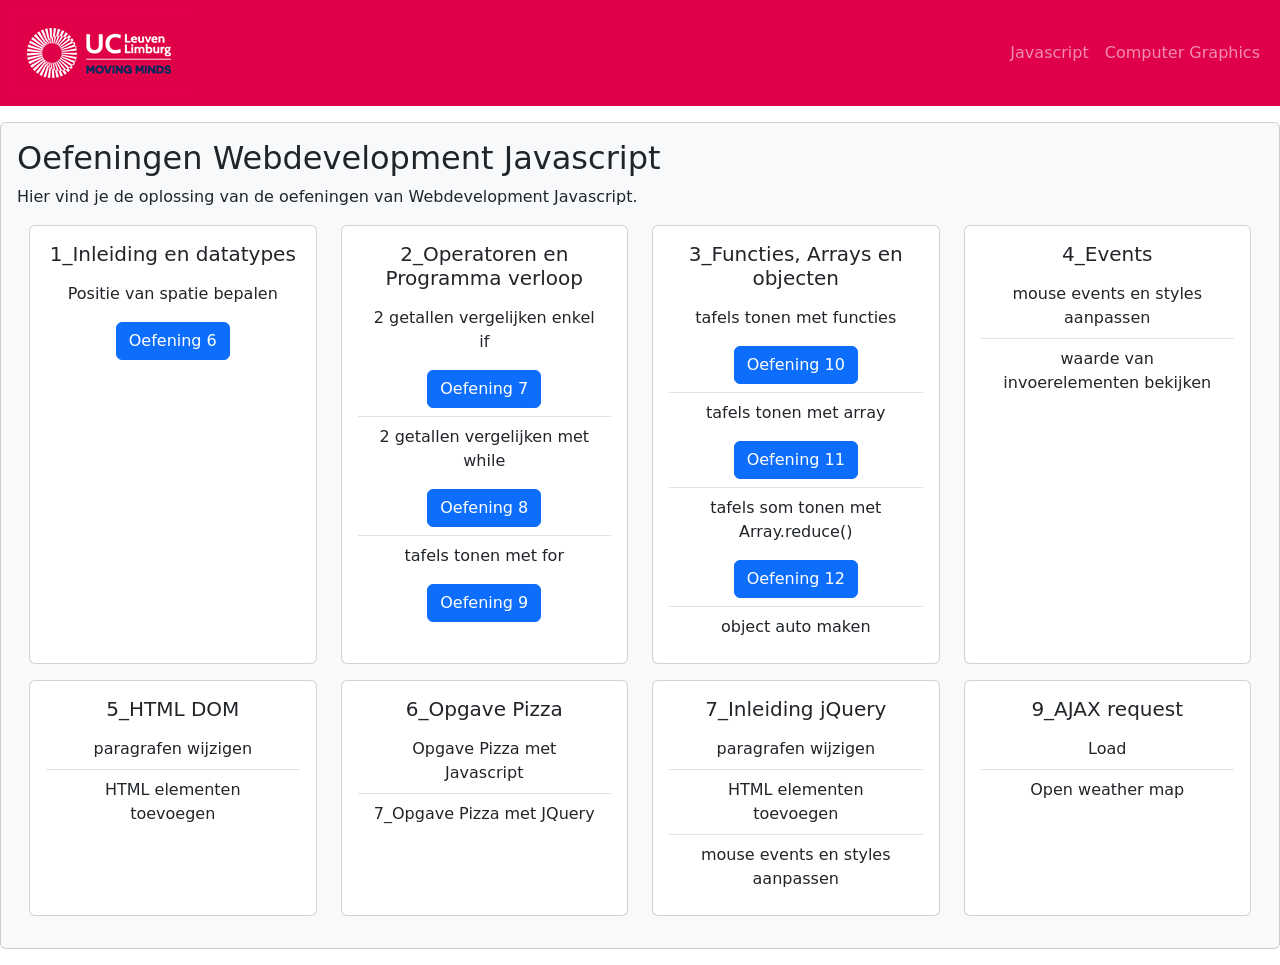
==== index.html @ 7d2db2ee "Also update index.html for oefening 10, 11 en 12" ====
<!DOCTYPE html>
<html lang="en">
<head>
    <meta charset="UTF-8">
    <meta name="viewport" content="width=device-width, initial-scale=1.0">
    <title>Oefeningen Web development Javascript</title>
    <meta name="description"
    content="Deze pagina bevat de oefeningen van de vakken Web development Basis, Web development advanced, Web development Javascript en Computer Graphics van Mimi Willems, lector aan opleiding ELO-ICT van de UC Leuven-Limburg">
<meta name="author" content="Mimi Willems">

<link rel="icon" href="images/favicon.ico">

<!-- Bootstrap CSS -->
<link href="https://cdn.jsdelivr.net/npm/bootstrap@5.3.3/dist/css/bootstrap.min.css" rel="stylesheet" integrity="sha384-QWTKZyjpPEjISv5WaRU9OFeRpok6YctnYmDr5pNlyT2bRjXh0JMhjY6hW+ALEwIH" crossorigin="anonymous">

<!-- Custom styles for this template -->

</head>
<body>
    <nav class="navbar navbar-expand-lg navbar-dark" style="background-color: #E00049;">
		<div class="container-fluid">
			<a class="navbar-brand" href="http://www.ucll.be"><img src="images/UC_Leuven-Limburg_logo_small.png"
					alt="Logo UC Leuven Limburg"></a>
			<button class="navbar-toggler" type="button" data-bs-toggle="collapse"
				data-bs-target="#navbarSupportedContent" aria-controls="navbarSupportedContent" aria-expanded="false"
				aria-label="Toggle navigation">
				<span class="navbar-toggler-icon"></span>
			</button>

			<div class="collapse navbar-collapse justify-content-end" id="navbarSupportedContent">
				<ul class="navbar-nav">





					<li class="nav-item">
						<a class="nav-link" href="#javascript"
							target="_blank">Javascript</a>
					</li>
					<li class="nav-item">
						<a class="nav-link" href="https://projectencomputergraphics.azurewebsites.net/"
							target="_blank">Computer Graphics</a>
					</li>
				</ul>
			</div>
		</div>
	</nav>
    
    <div class="content">
        <div class="card bg-light my-3" id="javascript">
            <div class="card-body">
                <h2 class="card-title">Oefeningen Webdevelopment Javascript</h2>
                <p class="card-text">Hier vind je de oplossing van de oefeningen van Webdevelopment Javascript.</p>
                <div class="container-fluid">
                    <div class="row">
                        <div class="col-sm-6 col-lg-3 mb-3">
                            <div class="card text-center h-100">
                                <div class="card-body">
                                    <h5 class="card-title">1_Inleiding en datatypes</h5>
                                    <ul class="list-group list-group-flush">
                                        <li class="list-group-item">
                                            <p class="card-text">Positie van spatie bepalen</p>
                                            <a class="btn btn-primary" href="javascript/Oefening6/oefening6.html"
                                                target="_blank">Oefening 6</a>
                                        </li>
                                    </ul>
                                </div>
                            </div>
                        </div>
                        <div class="col-sm-6 col-lg-3 mb-3">
                            <div class="card text-center h-100">
                                <div class="card-body">
                                    <h5 class="card-title">2_Operatoren en Programma verloop</h5>
                                    <ul class="list-group list-group-flush">
                                        <li class="list-group-item">
                                            <p class="card-text">2 getallen vergelijken enkel if</p>
                                            <a class="btn btn-primary"
                                                href="javascript/Oefening7/oefening7_parseInt.html"
                                                target="_blank">Oefening 7</a>
                                        </li>
                                        <li class="list-group-item">
                                            <p class="card-text">2 getallen vergelijken met while</p>
                                            <a class="btn btn-primary"
                                                href="javascript/Oefening8/oefening8_parseInt.html"
                                                target="_blank">Oefening 8</a>
                                        </li>
                                        <li class="list-group-item">
                                            <p class="card-text">tafels tonen met for</p>
                                            <a class="btn btn-primary" href="javascript/Oefening9/oefening9.html"
                                                target="_blank">Oefening
                                                9</a>
                                        </li>
                                    </ul>
                                </div>
                            </div>
                        </div>
                        <div class="col-sm-6 col-lg-3 mb-3">
                            <div class="card text-center h-100">
                                <div class="card-body">
                                    <h5 class="card-title">3_Functies, Arrays en objecten</h5>
                                    <ul class="list-group list-group-flush">
                                        <li class="list-group-item">
                                            <p class="card-text">tafels tonen met functies</p>
                                            <a class="btn btn-primary mt-auto"
                                                href="javascript/Oefening10/oefening10.html"
                                                target="_blank">Oefening 10</a>
                                        </li>
                                        <li class="list-group-item">
                                            <p class="card-text">tafels tonen met array</p>
                                            <a class="btn btn-primary mt-auto"
                                                href="javascript/Oefening11/oefening11.html"
                                                target="_blank">Oefening 11</a>
                                        </li>
                                        <li class="list-group-item">
                                            <p class="card-text">tafels som tonen met Array.reduce()</p>
                                            <a class="btn btn-primary mt-auto"
                                                href="javascript/Oefening12/oefening12.html"
                                                target="_blank">Oefening 12</a>
                                        </li>
                                        <li class="list-group-item">
                                            <p class="card-text">object auto maken</p>
                                            <!--<a class="btn btn-primary mt-auto"
                                                href="Javascript/Oefening13/oefening13.html"
                                                target="_blank">Oefening 13</a>-->
                                        </li>
                                    </ul>

                                </div>
                            </div>
                        </div>
                        <div class="col-sm-6 col-lg-3 mb-3">
                            <div class="card text-center h-100">
                                <div class="card-body">
                                    <h5 class="card-title">4_Events</h5>
                                    <ul class="list-group list-group-flush">
                                        <li class="list-group-item">
                                            <p class="card-text">mouse events en styles aanpassen</p>
                                            <!--<a class="btn btn-primary mt-auto"
                                                href="Javascript/Oefening15/oefening15.html" target="_blank">Oefening 15</a>-->
                                        </li>
                                        <li class="list-group-item">
                                            <p class="card-text">waarde van invoerelementen bekijken</p>
                                            <!--<a class="btn btn-primary mt-auto"
                                                href="Javascript/Oefening16/oefening16.html" target="_blank">Oefening 16</a>-->
                                        </li>
                                    </ul>
                                </div>
                            </div>
                        </div>
                        <div class="col-sm-6 col-lg-3 mb-3">
                            <div class="card text-center h-100">
                                <div class="card-body">
                                    <h5 class="card-title">5_HTML DOM</h5>
                                    <ul class="list-group list-group-flush">
                                        <li class="list-group-item">
                                            <p class="card-text">paragrafen wijzigen</p>
                                            <!--<a class="btn btn-primary mt-auto"
                                                href="Javascript/Oefening17/oefening17.html" target="_blank">Oefening 17</a>-->
                                        </li>
                                        <li class="list-group-item">
                                            <p class="card-text">HTML elementen toevoegen</p>
                                            <!--<a class="btn btn-primary mt-auto"
                                                href="Javascript/Oefening18/oefening18.html" target="_blank">Oefening 18</a>-->
                                        </li>
                                    </ul>
                                </div>
                            </div>
                        </div>
                        <div class="col-sm-6 col-lg-3 mb-3">
                            <div class="card text-center h-100">
                                <div class="card-body">
                                    <h5 class="card-title">6_Opgave Pizza</h5>
                                    <ul class="list-group list-group-flush">
                                        <li class="list-group-item">
                                            <p class="card-text">Opgave Pizza met Javascript</p>
                                            <!--<a class="btn btn-primary mt-auto"
                                                href="Javascript/Pizza%20HTML/Pizza.html" target="_blank">Opgave Pizza</a>-->
                                        </li>
                                        <li class="list-group-item">
                                            <p class="card-text">7_Opgave Pizza met JQuery</p>
                                            <!--<a class="btn btn-primary mt-auto"
                                                href="Javascript/Oplossing%20Pizza%20met%20jQuery/Pizza.html" target="_blank">Opgave Pizza</a>-->
                                        </li>
                                    </ul>
                                </div>
                            </div>
                        </div>
                        <div class="col-sm-6 col-lg-3 mb-3">
                            <div class="card text-center h-100">
                                <div class="card-body">
                                    <h5 class="card-title">7_Inleiding jQuery</h5>
                                    <ul class="list-group list-group-flush">
                                        <li class="list-group-item">
                                            <p class="card-text">paragrafen wijzigen</p>
                                            <!--<a class="btn btn-primary mt-auto"
                                                href="Javascript/Oefening17jQuery/oefening17jQuery.html" target="_blank">Oefening 17</a>-->
                                        </li>
                                        <li class="list-group-item">
                                            <p class="card-text">HTML elementen toevoegen</p>
                                            <!--<a class="btn btn-primary mt-auto"
                                                href="Javascript/Oefening18jQuery/oefening18jQuery.html" target="_blank">Oefening 18</a>-->
                                        </li>
                                        <li class="list-group-item">
                                            <p class="card-text">mouse events en styles aanpassen</p>
                                            <!--<a class="btn btn-primary mt-auto"
                                                href="Javascript/Oefening15jQuery/oefening15jQuery.html" target="_blank">Oefening 15</a>-->
                                        </li>
                                    </ul>
                                </div>
                            </div>
                        </div>
                        <div class="col-sm-6 col-lg-3 mb-3">
                            <div class="card text-center h-100">
                                <div class="card-body">
                                    <h5 class="card-title">9_AJAX request</h5>
                                    <ul class="list-group list-group-flush">
                                        <li class="list-group-item">
                                            <p class="card-text">Load</p>
                                            <!--<a class="btn btn-primary mt-auto"
                                                href="Javascript/AJAX%20load/index.html" target="_blank">Inhoud laden</a>-->
                                        </li>
                                        <li class="list-group-item">
                                            <p class="card-text">Open weather map</p>
                                            <!--<a class="btn btn-primary mt-auto"
                                                href="Javascript/AJAX Open Weather map/index.html" target="_blank">fetch</a>-->
                                        </li>
                                    </ul>
                                </div>
                            </div>
                        </div>
                    </div>
                </div>
            </div>
        </div>
    </div> <!-- /container -->


</div>
<script src="https://cdn.jsdelivr.net/npm/bootstrap@5.3.3/dist/js/bootstrap.bundle.min.js" integrity="sha384-YvpcrYf0tY3lHB60NNkmXc5s9fDVZLESaAA55NDzOxhy9GkcIdslK1eN7N6jIeHz" crossorigin="anonymous"></script>

</body>
</html>
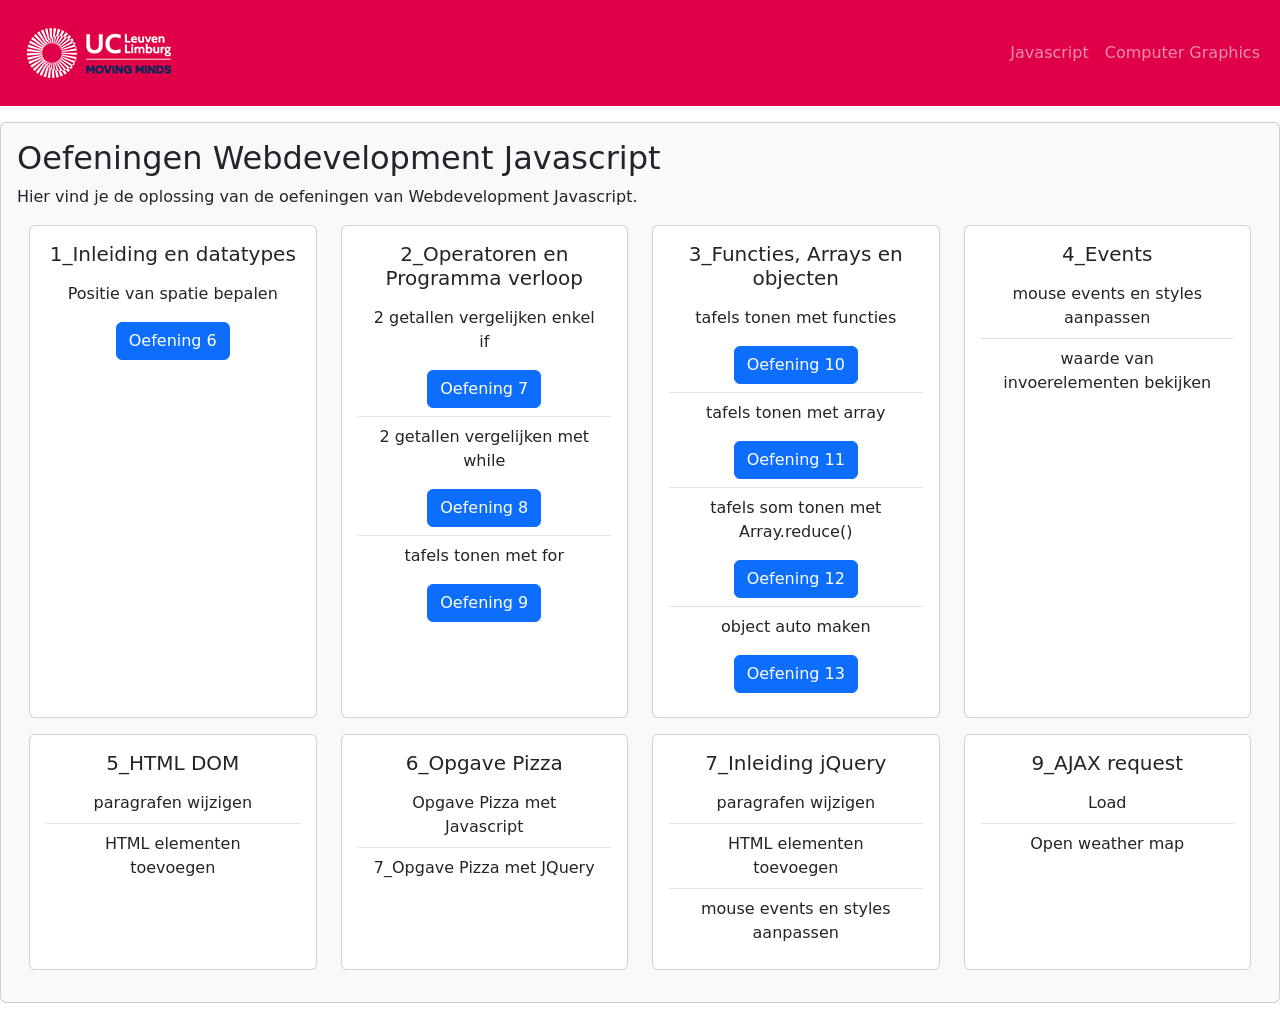
==== commit 0b946c7a: "add oefening 13" ====
--- a/index.html
+++ b/index.html
@@ -120,9 +120,9 @@
                                         </li>
                                         <li class="list-group-item">
                                             <p class="card-text">object auto maken</p>
-                                            <!--<a class="btn btn-primary mt-auto"
-                                                href="Javascript/Oefening13/oefening13.html"
-                                                target="_blank">Oefening 13</a>-->
+                                            <a class="btn btn-primary mt-auto"
+                                                href="javascript/Oefening13/oefening13.html"
+                                                target="_blank">Oefening 13</a>
                                         </li>
                                     </ul>
 
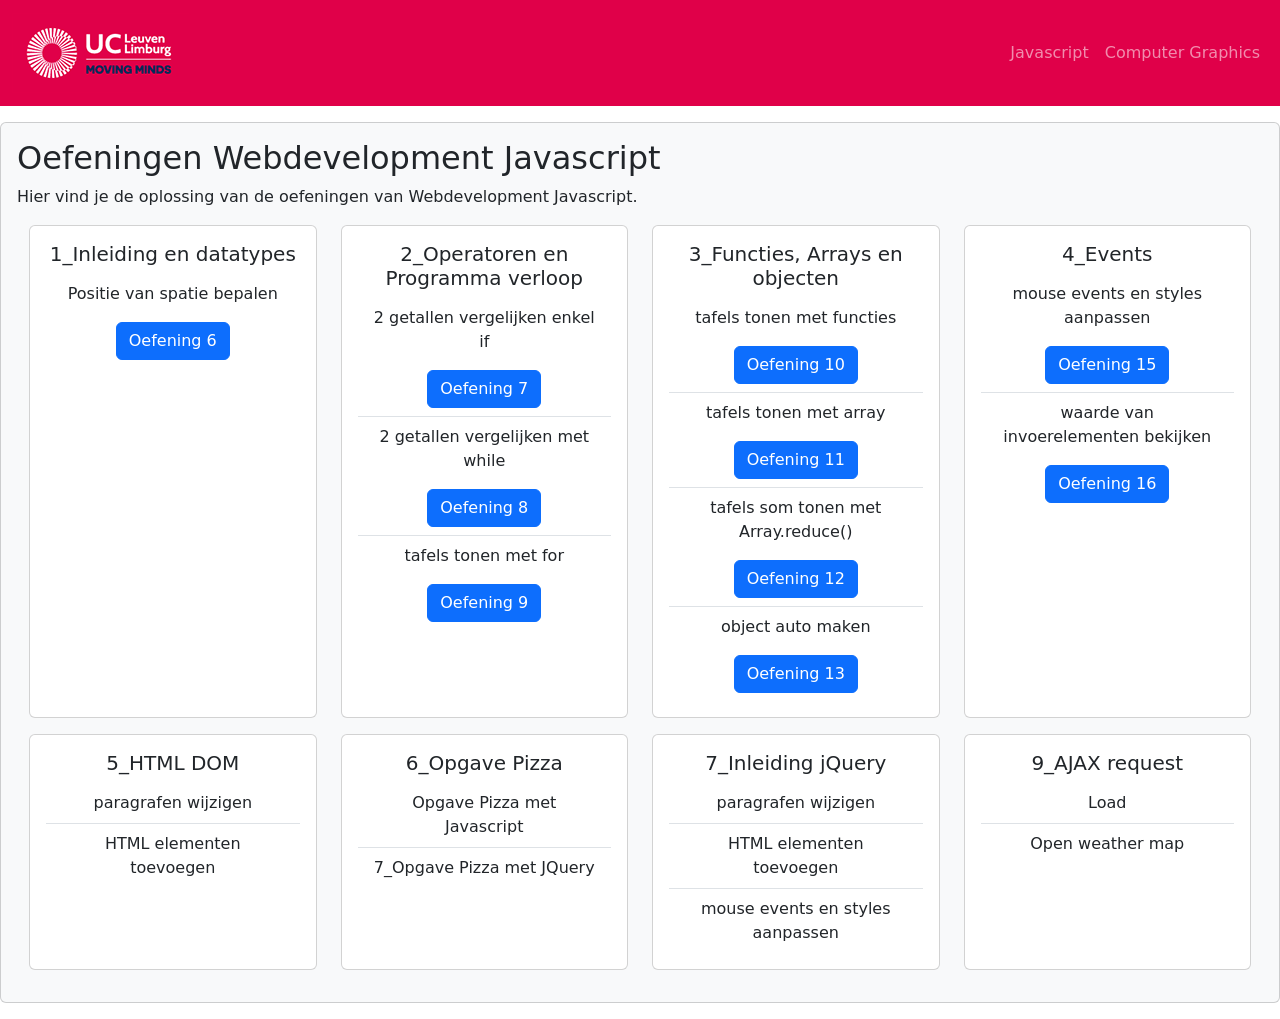
==== commit 998b6a41: "Add oefening 14 - 15 - 16" ====
--- a/index.html
+++ b/index.html
@@ -136,13 +136,13 @@
                                     <ul class="list-group list-group-flush">
                                         <li class="list-group-item">
                                             <p class="card-text">mouse events en styles aanpassen</p>
-                                            <!--<a class="btn btn-primary mt-auto"
-                                                href="Javascript/Oefening15/oefening15.html" target="_blank">Oefening 15</a>-->
+                                            <a class="btn btn-primary mt-auto"
+                                                href="javascript/Oefening15/oefening15.html" target="_blank">Oefening 15</a>
                                         </li>
                                         <li class="list-group-item">
                                             <p class="card-text">waarde van invoerelementen bekijken</p>
-                                            <!--<a class="btn btn-primary mt-auto"
-                                                href="Javascript/Oefening16/oefening16.html" target="_blank">Oefening 16</a>-->
+                                            <a class="btn btn-primary mt-auto"
+                                                href="javascript/Oefening16/oefening16.html" target="_blank">Oefening 16</a>
                                         </li>
                                     </ul>
                                 </div>
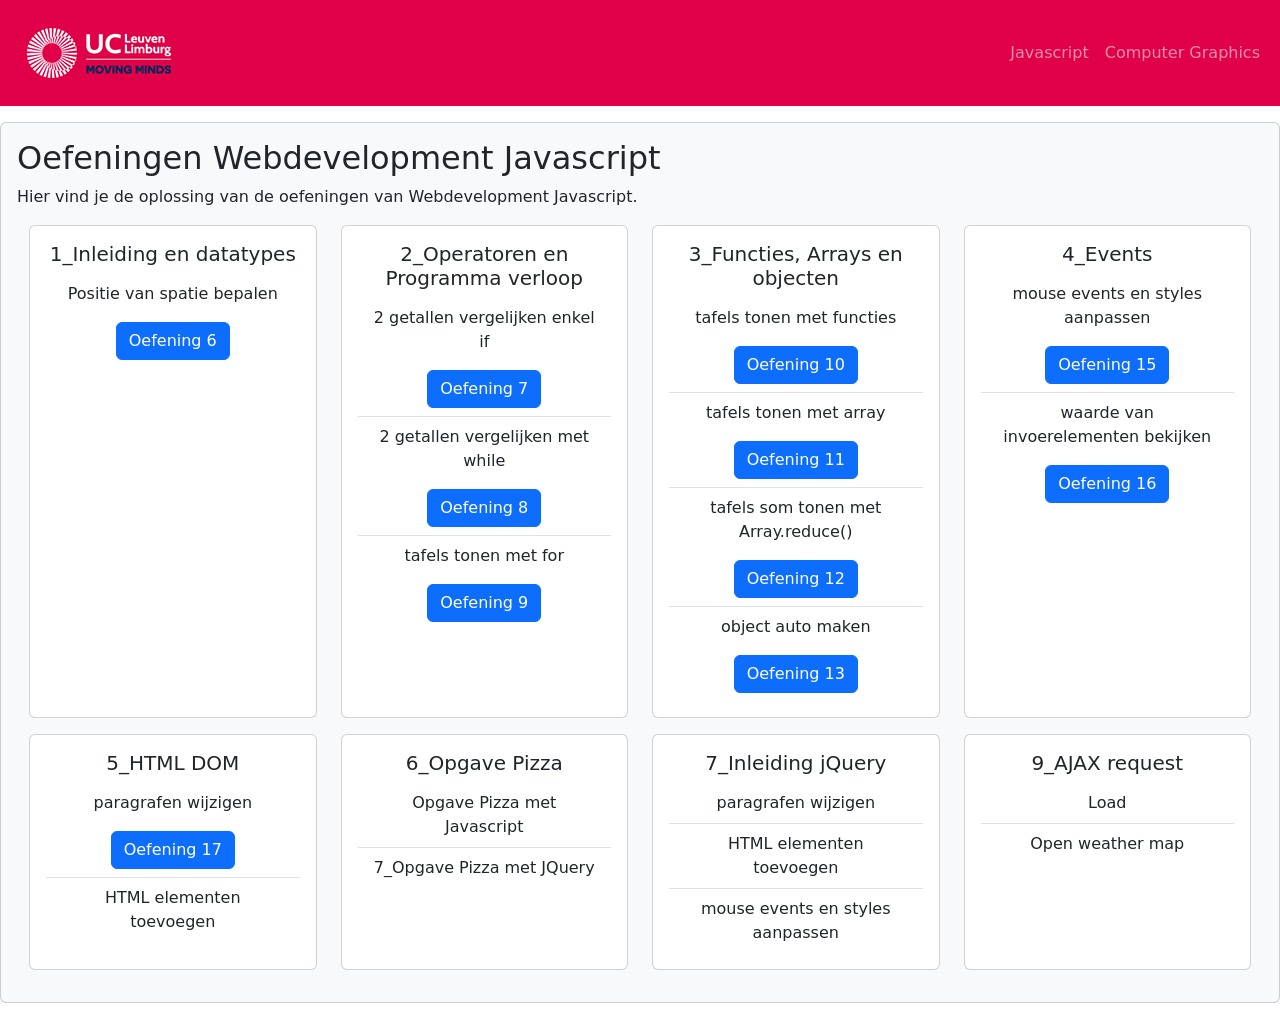
==== commit f7f94d55: "Add oefening 17" ====
--- a/index.html
+++ b/index.html
@@ -155,8 +155,8 @@
                                     <ul class="list-group list-group-flush">
                                         <li class="list-group-item">
                                             <p class="card-text">paragrafen wijzigen</p>
-                                            <!--<a class="btn btn-primary mt-auto"
-                                                href="Javascript/Oefening17/oefening17.html" target="_blank">Oefening 17</a>-->
+                                            <a class="btn btn-primary mt-auto"
+                                                href="javascript/Oefening17/oefening17.html" target="_blank">Oefening 17</a>
                                         </li>
                                         <li class="list-group-item">
                                             <p class="card-text">HTML elementen toevoegen</p>
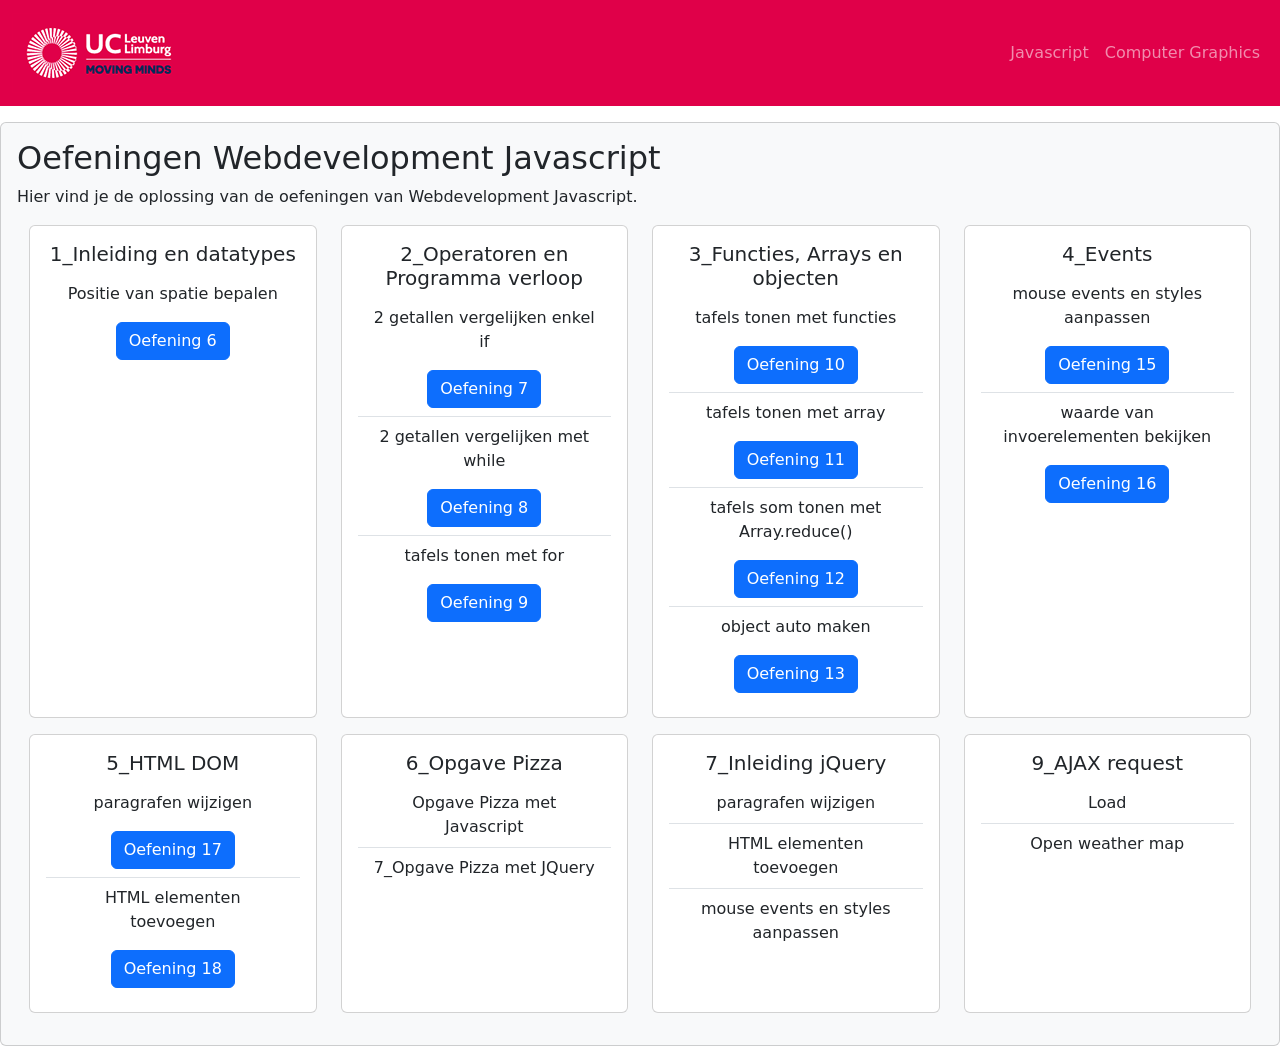
==== commit 9cc783aa: "Add oegening 18" ====
--- a/index.html
+++ b/index.html
@@ -160,8 +160,8 @@
                                         </li>
                                         <li class="list-group-item">
                                             <p class="card-text">HTML elementen toevoegen</p>
-                                            <!--<a class="btn btn-primary mt-auto"
-                                                href="Javascript/Oefening18/oefening18.html" target="_blank">Oefening 18</a>-->
+                                            <a class="btn btn-primary mt-auto"
+                                                href="javascript/Oefening18/oefening18.html" target="_blank">Oefening 18</a>
                                         </li>
                                     </ul>
                                 </div>
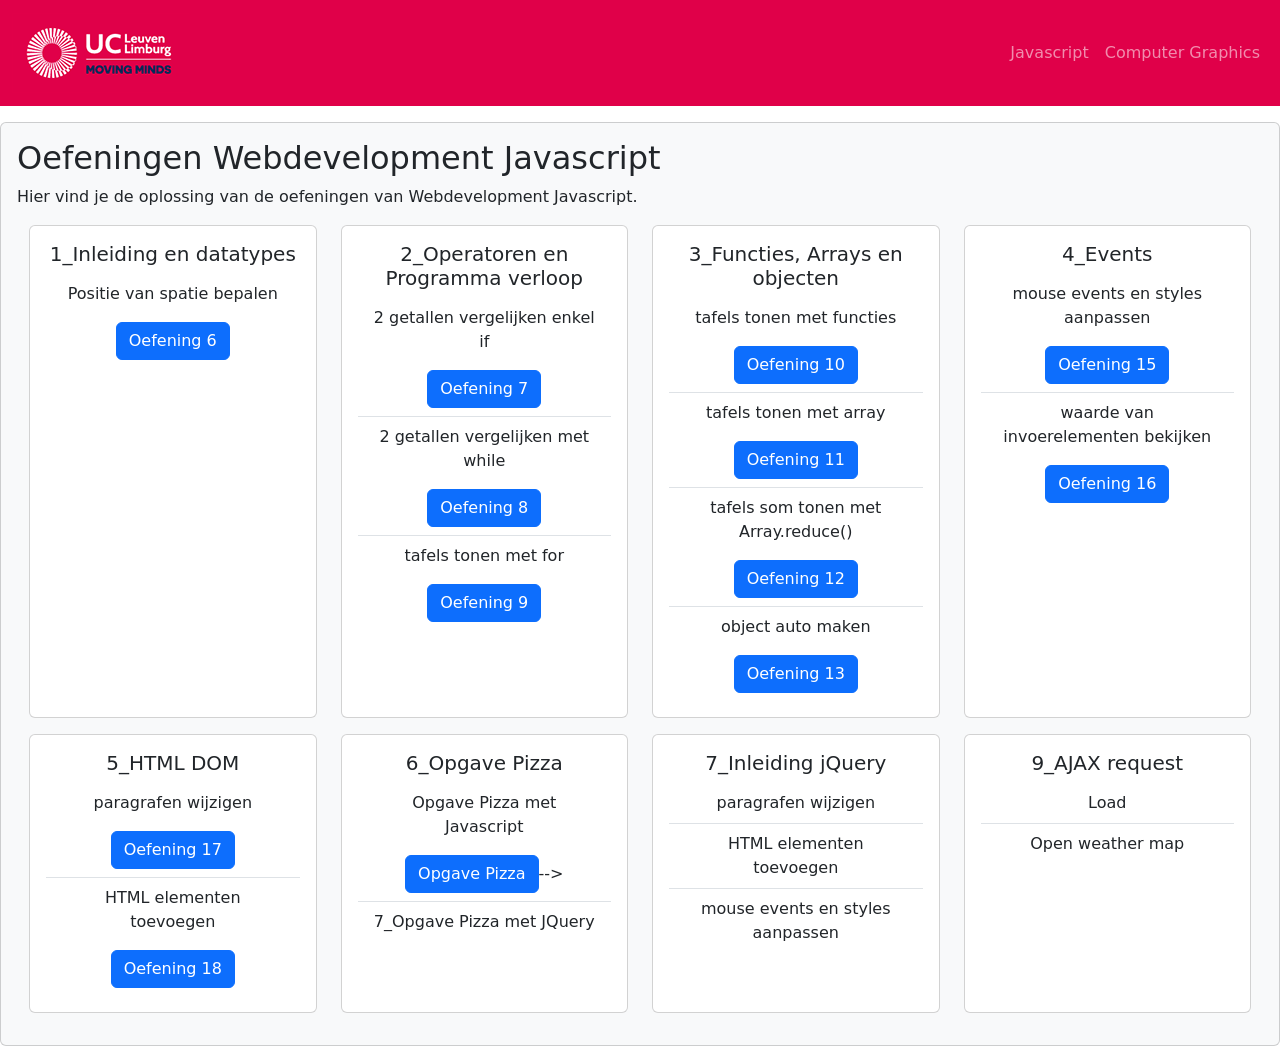
==== commit 25fda1ee: "Add pizza opgave na les 1" ====
--- a/index.html
+++ b/index.html
@@ -174,8 +174,8 @@
                                     <ul class="list-group list-group-flush">
                                         <li class="list-group-item">
                                             <p class="card-text">Opgave Pizza met Javascript</p>
-                                            <!--<a class="btn btn-primary mt-auto"
-                                                href="Javascript/Pizza%20HTML/Pizza.html" target="_blank">Opgave Pizza</a>-->
+                                            <a class="btn btn-primary mt-auto"
+                                                href="javascript/Pizza%20HTML/Pizza.html" target="_blank">Opgave Pizza</a>-->
                                         </li>
                                         <li class="list-group-item">
                                             <p class="card-text">7_Opgave Pizza met JQuery</p>
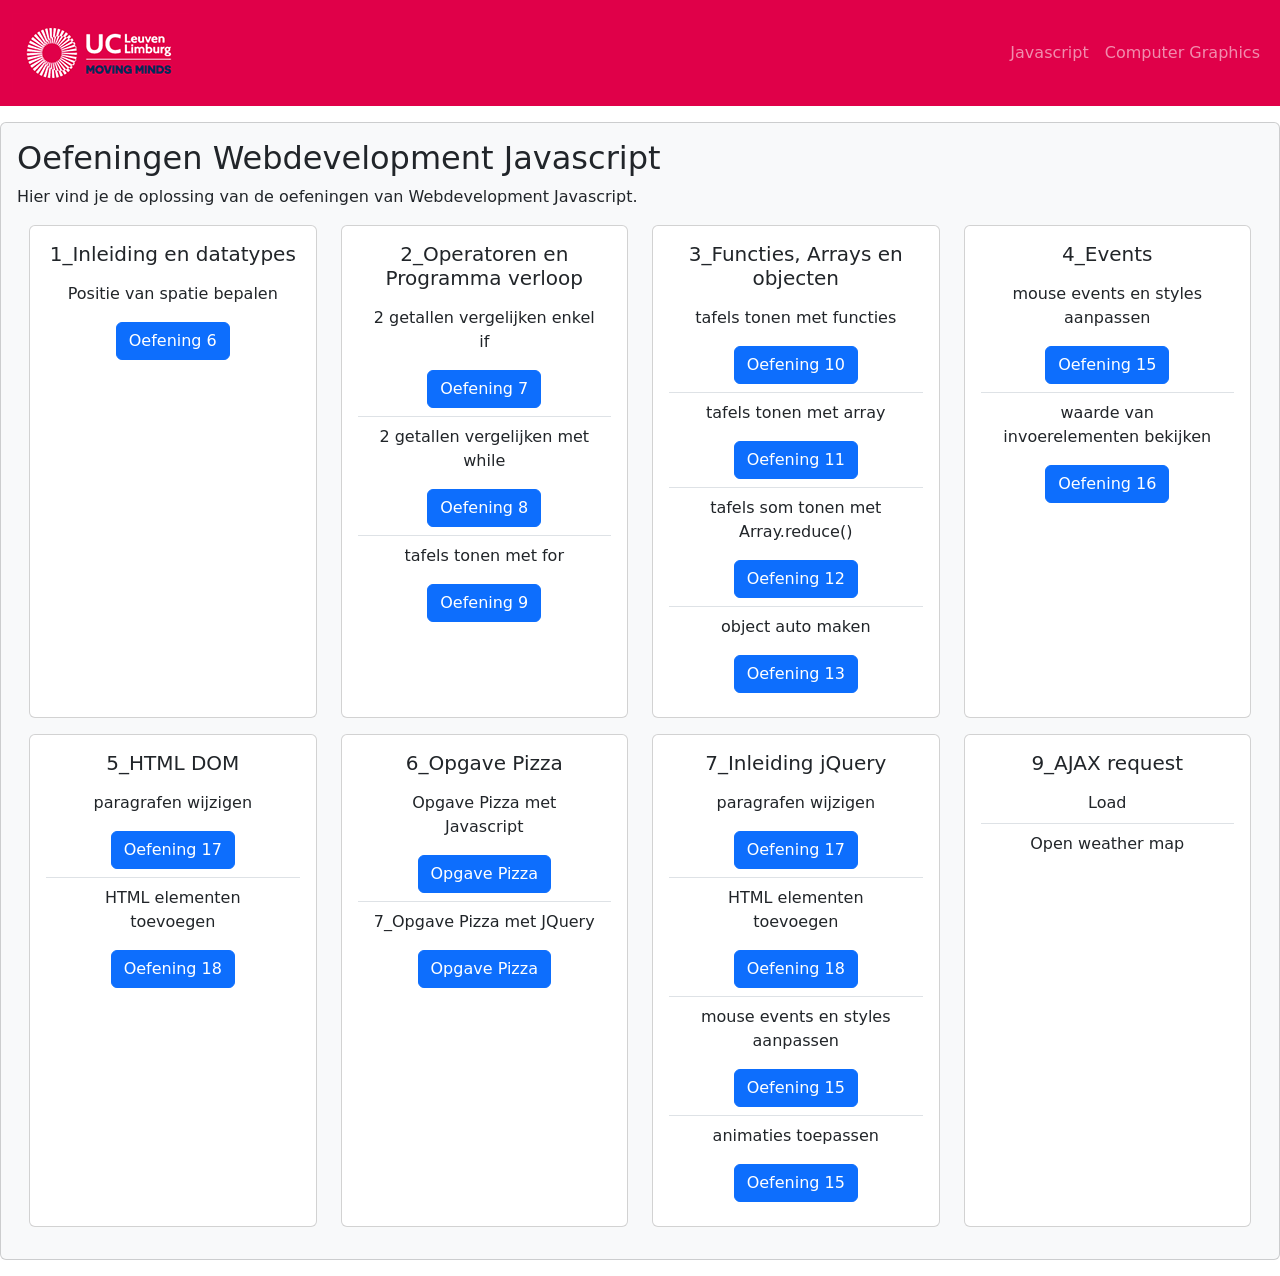
==== commit 4c8de62b: "Add oplossingen oefeningen jQuery Les 7" ====
--- a/index.html
+++ b/index.html
@@ -175,12 +175,12 @@
                                         <li class="list-group-item">
                                             <p class="card-text">Opgave Pizza met Javascript</p>
                                             <a class="btn btn-primary mt-auto"
-                                                href="javascript/Pizza%20HTML/Pizza.html" target="_blank">Opgave Pizza</a>-->
+                                                href="javascript/Pizza%20HTML/Pizza.html" target="_blank">Opgave Pizza</a>
                                         </li>
                                         <li class="list-group-item">
                                             <p class="card-text">7_Opgave Pizza met JQuery</p>
-                                            <!--<a class="btn btn-primary mt-auto"
-                                                href="Javascript/Oplossing%20Pizza%20met%20jQuery/Pizza.html" target="_blank">Opgave Pizza</a>-->
+                                            <a class="btn btn-primary mt-auto"
+                                                href="Javascript/Oplossing%20Pizza%20met%20jQuery/Pizza.html" target="_blank">Opgave Pizza</a>
                                         </li>
                                     </ul>
                                 </div>
@@ -193,18 +193,23 @@
                                     <ul class="list-group list-group-flush">
                                         <li class="list-group-item">
                                             <p class="card-text">paragrafen wijzigen</p>
-                                            <!--<a class="btn btn-primary mt-auto"
-                                                href="Javascript/Oefening17jQuery/oefening17jQuery.html" target="_blank">Oefening 17</a>-->
+                                            <a class="btn btn-primary mt-auto"
+                                                href="javascript/Oefening17jQuery/Oefening17jQuery.html" target="_blank">Oefening 17</a>
                                         </li>
                                         <li class="list-group-item">
                                             <p class="card-text">HTML elementen toevoegen</p>
-                                            <!--<a class="btn btn-primary mt-auto"
-                                                href="Javascript/Oefening18jQuery/oefening18jQuery.html" target="_blank">Oefening 18</a>-->
+                                            <a class="btn btn-primary mt-auto"
+                                                href="javascript/Oefening18jQuery/Oefening18jQuery.html" target="_blank">Oefening 18</a>
                                         </li>
                                         <li class="list-group-item">
                                             <p class="card-text">mouse events en styles aanpassen</p>
-                                            <!--<a class="btn btn-primary mt-auto"
-                                                href="Javascript/Oefening15jQuery/oefening15jQuery.html" target="_blank">Oefening 15</a>-->
+                                            <a class="btn btn-primary mt-auto"
+                                                href="Javascript/Oefening15jQuery/oefening15jQuery.html" target="_blank">Oefening 15</a>
+                                        </li>
+                                        <li class="list-group-item">
+                                            <p class="card-text">animaties toepassen</p>
+                                            <a class="btn btn-primary mt-auto"
+                                                href="Javascript/Oefening15jQueryAnimate/oefening15jQuery.html" target="_blank">Oefening 15</a>
                                         </li>
                                     </ul>
                                 </div>
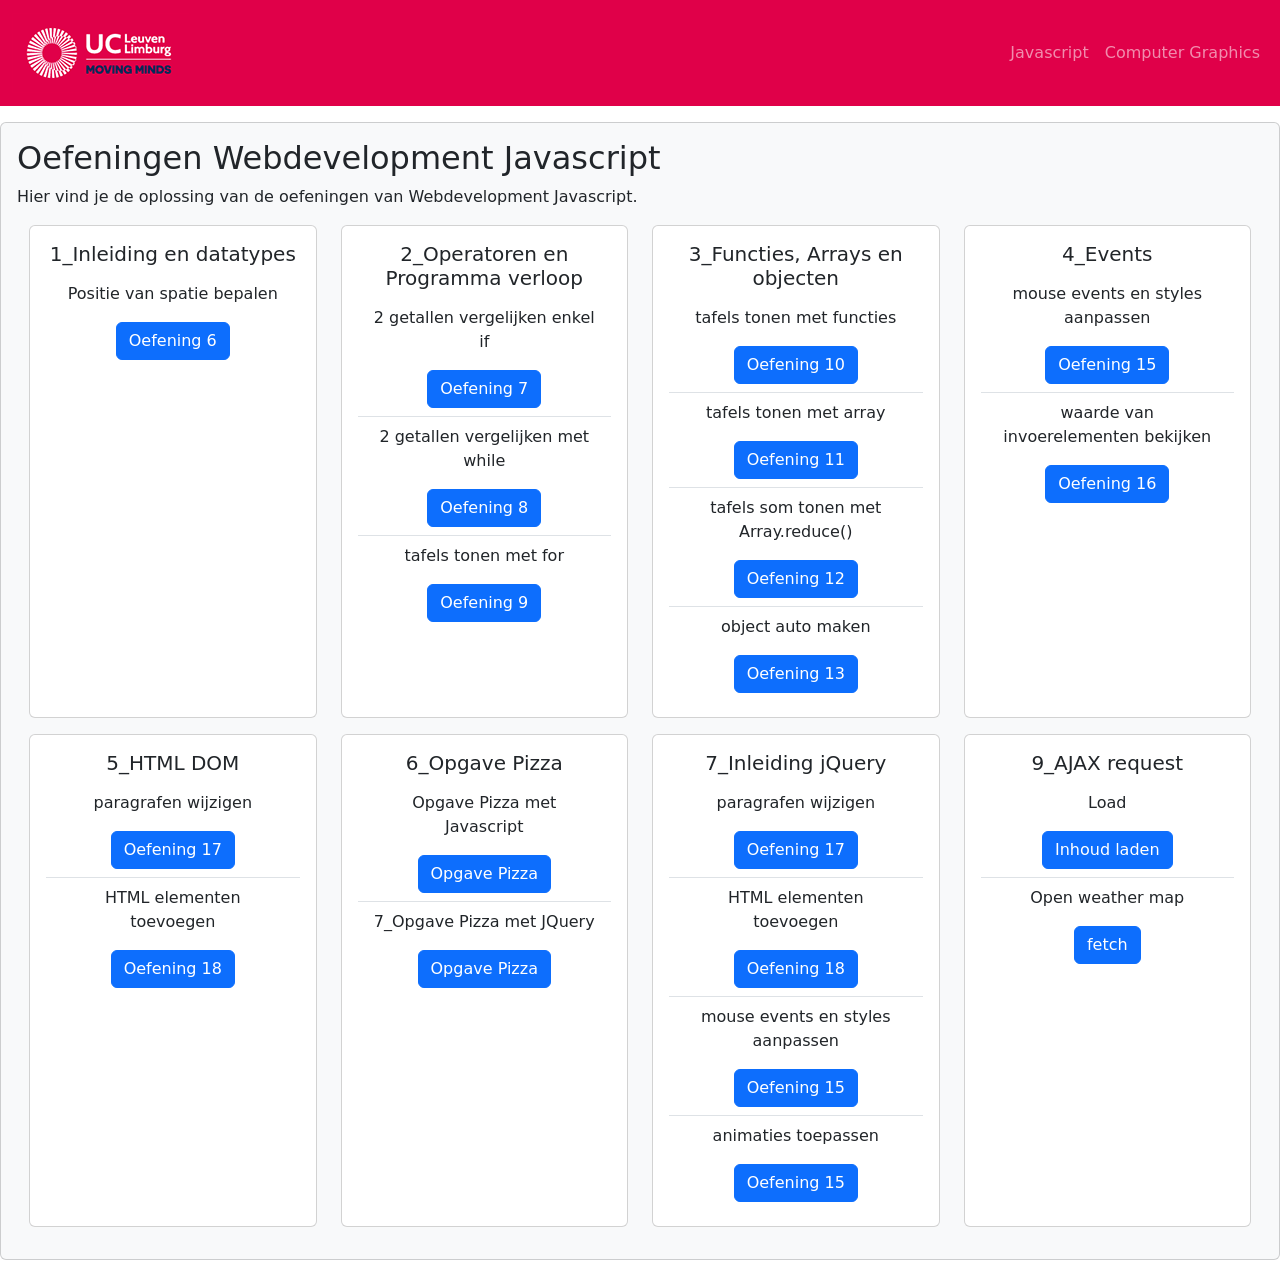
==== commit 6f28c126: "Add ajax load en get request + Open Weather Map" ====
--- a/index.html
+++ b/index.html
@@ -222,13 +222,13 @@
                                     <ul class="list-group list-group-flush">
                                         <li class="list-group-item">
                                             <p class="card-text">Load</p>
-                                            <!--<a class="btn btn-primary mt-auto"
-                                                href="Javascript/AJAX%20load/index.html" target="_blank">Inhoud laden</a>-->
+                                            <a class="btn btn-primary mt-auto"
+                                                href="javascript/AJAXLoad/index.html" target="_blank">Inhoud laden</a>
                                         </li>
                                         <li class="list-group-item">
                                             <p class="card-text">Open weather map</p>
-                                            <!--<a class="btn btn-primary mt-auto"
-                                                href="Javascript/AJAX Open Weather map/index.html" target="_blank">fetch</a>-->
+                                            <a class="btn btn-primary mt-auto"
+                                                href="javascript/OpenWeatherMap/index.html" target="_blank">fetch</a>
                                         </li>
                                     </ul>
                                 </div>
